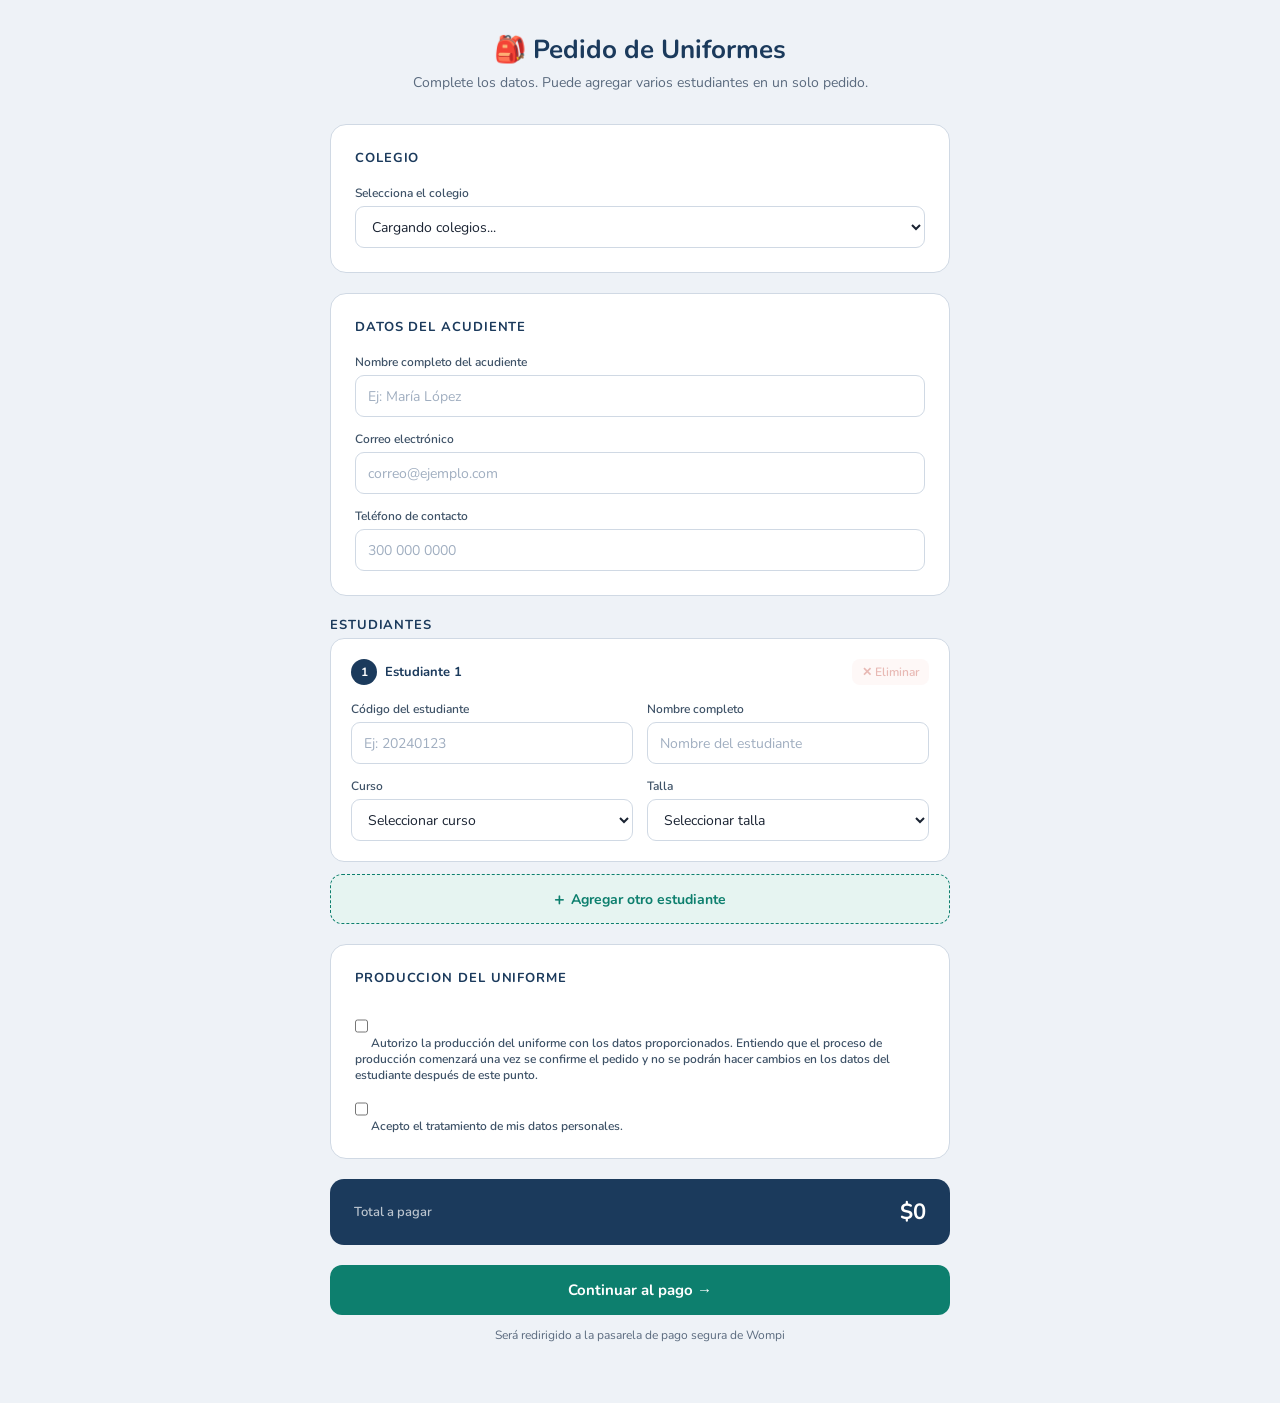
==== index.html @ 227c5450 "first commit" ====
<!doctype html>
<html lang="es">
  <head>
    <meta charset="UTF-8" />
    <meta name="viewport" content="width=device-width, initial-scale=1.0" />
    <title>Pedido de Uniformes</title>
    <link
      href="https://fonts.googleapis.com/css2?family=Nunito:wght@400;500;600;700&display=swap"
      rel="stylesheet"
    />
    <link rel="stylesheet" href="index.css" />
  </head>
  <body>
    <div class="header">
      <h1>🎒 Pedido de Uniformes</h1>
      <p>
        Complete los datos. Puede agregar varios estudiantes en un solo pedido.
      </p>
    </div>

    <form id="form">
      <div class="wrap">
        <!-- Selección de colegio -->
        <div class="card">
          <div class="card-title">Colegio</div>
          <div class="fields">
            <div class="field full">
              <label>Selecciona el colegio</label>
              <select id="colegio" required>
                <option value="" disabled selected>Cargando colegios...</option>
              </select>
            </div>
          </div>
        </div>

        <!-- Datos del acudiente -->
        <div class="card">
          <div class="card-title">Datos del acudiente</div>
          <div class="fields">
            <div class="field full">
              <label>Nombre completo del acudiente</label>
              <input id="nombre_padre" placeholder="Ej: María López" required />
            </div>
            <div class="field full">
              <label>Correo electrónico</label>
              <input
                id="email"
                type="email"
                placeholder="correo@ejemplo.com"
                required
              />
            </div>
            <div class="field full">
              <label>Teléfono de contacto</label>
              <input id="telefono" type="tel" placeholder="300 000 0000" />
            </div>
          </div>
        </div>

        <!-- Estudiantes -->
        <div>
          <div class="students-header">
            <div class="students-title">Estudiantes</div>
          </div>
          <div class="students-section" id="estudiantes"></div>
          <div style="margin-top: 12px">
            <button type="button" class="btn-add" id="btn-agregar">
              <span style="font-size: 18px">+</span> Agregar otro estudiante
            </button>
          </div>
        </div>

        <!-- Tratamiento de datos -->
        <div class="card">
          <div class="card-title">Produccion del uniforme</div>
          <div class="fields">
            <div class="field full">
              <label>
                <input type="checkbox" id="terminos" required />
                Autorizo la producción del uniforme con los datos
                proporcionados. Entiendo que el proceso de producción comenzará
                una vez se confirme el pedido y no se podrán hacer cambios en
                los datos del estudiante después de este punto.
              </label>
              <label>
                <input type="checkbox" id="terminos" required />
                Acepto el tratamiento de mis datos personales.
              </label>
            </div>
          </div>
        </div>

        <!-- Total -->
        <div class="total-card">
          <span class="total-label">Total a pagar</span>
          <span class="total-value" id="total-display">$0</span>
        </div>

        <!-- Enviar -->
        <button type="submit" class="btn-submit" id="btn-submit">
          <div class="spinner" id="spinner"></div>
          <span id="btn-texto">Continuar al pago →</span>
        </button>
        <p class="nota">
          Será redirigido a la pasarela de pago segura de Wompi
        </p>
      </div>
    </form>
    <script src="index.js"></script>
  </body>
</html>
---- index.css ----
*,
*::before,
*::after {
  box-sizing: border-box;
  margin: 0;
  padding: 0;
}

:root {
  --navy: #1b3a5c;
  --teal: #0d7f6e;
  --teal-lt: #e6f4f1;
  --red: #c0392b;
  --red-lt: #fdecea;
  --bg: #eef2f7;
  --card: #ffffff;
  --border: #d0d9e4;
  --text: #1a2332;
  --muted: #5a6a7e;
  --label: #3d5166;
}

body {
  font-family: "Nunito", sans-serif;
  background: var(--bg);
  color: var(--text);
  min-height: 100vh;
  padding: 32px 16px 60px;
}

.header {
  text-align: center;
  margin-bottom: 32px;
}
.header h1 {
  font-size: 26px;
  font-weight: 700;
  color: var(--navy);
  margin-bottom: 6px;
}
.header p {
  font-size: 14px;
  color: var(--muted);
}

.wrap {
  max-width: 620px;
  margin: 0 auto;
  display: flex;
  flex-direction: column;
  gap: 20px;
}

.card {
  background: var(--card);
  border: 1px solid var(--border);
  border-radius: 16px;
  padding: 24px;
}
.card-title {
  font-size: 13px;
  font-weight: 700;
  letter-spacing: 0.07em;
  text-transform: uppercase;
  color: var(--navy);
  margin-bottom: 18px;
}

.fields {
  display: grid;
  grid-template-columns: 1fr 1fr;
  gap: 14px;
}
.field {
  display: flex;
  flex-direction: column;
  gap: 5px;
}
.field.full {
  grid-column: 1 / -1;
}

label {
  font-size: 12px;
  font-weight: 600;
  color: var(--label);
}
input,
select {
  height: 42px;
  border: 1.5px solid var(--border);
  border-radius: 9px;
  padding: 0 12px;
  font-family: "Nunito", sans-serif;
  font-size: 14px;
  color: var(--text);
  background: #fff;
  transition:
    border-color 0.15s,
    box-shadow 0.15s;
  outline: none;
}
input::placeholder {
  color: #a0aec0;
}
input:focus,
select:focus {
  border-color: var(--teal);
  box-shadow: 0 0 0 3px rgba(13, 127, 110, 0.12);
}
select:disabled {
  background: #f5f5f5;
  color: #a0aec0;
  cursor: not-allowed;
}

.student-card {
  background: var(--card);
  border: 1.5px solid var(--border);
  border-radius: 14px;
  padding: 20px;
  animation: slideIn 0.25s ease;
}
.student-card.removing {
  animation: slideOut 0.2s ease forwards;
}
@keyframes slideIn {
  from {
    opacity: 0;
    transform: translateY(-10px);
  }
  to {
    opacity: 1;
    transform: translateY(0);
  }
}
@keyframes slideOut {
  from {
    opacity: 1;
    transform: translateY(0);
  }
  to {
    opacity: 0;
    transform: translateY(-8px);
  }
}

.student-header {
  display: flex;
  align-items: center;
  justify-content: space-between;
  margin-bottom: 16px;
}
.student-num {
  display: flex;
  align-items: center;
  gap: 8px;
}
.badge {
  width: 26px;
  height: 26px;
  border-radius: 50%;
  background: var(--navy);
  color: #fff;
  font-size: 12px;
  font-weight: 700;
  display: flex;
  align-items: center;
  justify-content: center;
}
.student-label {
  font-size: 13px;
  font-weight: 700;
  color: var(--navy);
}

.btn-remove {
  background: var(--red-lt);
  color: var(--red);
  border: none;
  border-radius: 8px;
  padding: 5px 10px;
  font-size: 12px;
  font-weight: 600;
  cursor: pointer;
  font-family: "Nunito", sans-serif;
  transition: background 0.15s;
}
.btn-remove:hover {
  background: #f9c8c5;
}
.btn-remove:disabled {
  opacity: 0.35;
  cursor: default;
}

.students-section {
  display: flex;
  flex-direction: column;
  gap: 12px;
}
.students-header {
  display: flex;
  align-items: center;
  justify-content: space-between;
  margin-bottom: 4px;
}
.students-title {
  font-size: 13px;
  font-weight: 700;
  letter-spacing: 0.07em;
  text-transform: uppercase;
  color: var(--navy);
}

.btn-add {
  background: var(--teal-lt);
  color: var(--teal);
  border: 1.5px dashed var(--teal);
  border-radius: 12px;
  padding: 12px;
  font-size: 14px;
  font-weight: 700;
  font-family: "Nunito", sans-serif;
  cursor: pointer;
  width: 100%;
  transition: background 0.15s;
  display: flex;
  align-items: center;
  justify-content: center;
  gap: 6px;
}
.btn-add:hover {
  background: #c9eae5;
}

/* Total */
.total-card {
  background: var(--navy);
  border-radius: 14px;
  padding: 18px 24px;
  display: flex;
  align-items: center;
  justify-content: space-between;
}
.total-label {
  font-size: 13px;
  font-weight: 600;
  color: rgba(255, 255, 255, 0.7);
}
.total-value {
  font-size: 22px;
  font-weight: 700;
  color: #fff;
}

.btn-submit {
  background: var(--teal);
  color: #fff;
  border: none;
  border-radius: 12px;
  padding: 15px;
  font-size: 15px;
  font-weight: 700;
  font-family: "Nunito", sans-serif;
  cursor: pointer;
  width: 100%;
  transition:
    background 0.15s,
    transform 0.1s;
  display: flex;
  align-items: center;
  justify-content: center;
  gap: 8px;
}
.btn-submit:hover {
  background: #0a6b5c;
}
.btn-submit:active {
  transform: scale(0.98);
}
.btn-submit:disabled {
  background: #a0aec0;
  cursor: not-allowed;
  transform: none;
}

.nota {
  text-align: center;
  font-size: 12px;
  color: var(--muted);
  margin-top: -8px;
}

.spinner {
  width: 18px;
  height: 18px;
  border: 2px solid rgba(255, 255, 255, 0.3);
  border-top-color: #fff;
  border-radius: 50%;
  animation: spin 0.6s linear infinite;
  display: none;
}
@keyframes spin {
  to {
    transform: rotate(360deg);
  }
}

@media (max-width: 480px) {
  .fields {
    grid-template-columns: 1fr;
  }
  .field.full {
    grid-column: 1;
  }
}
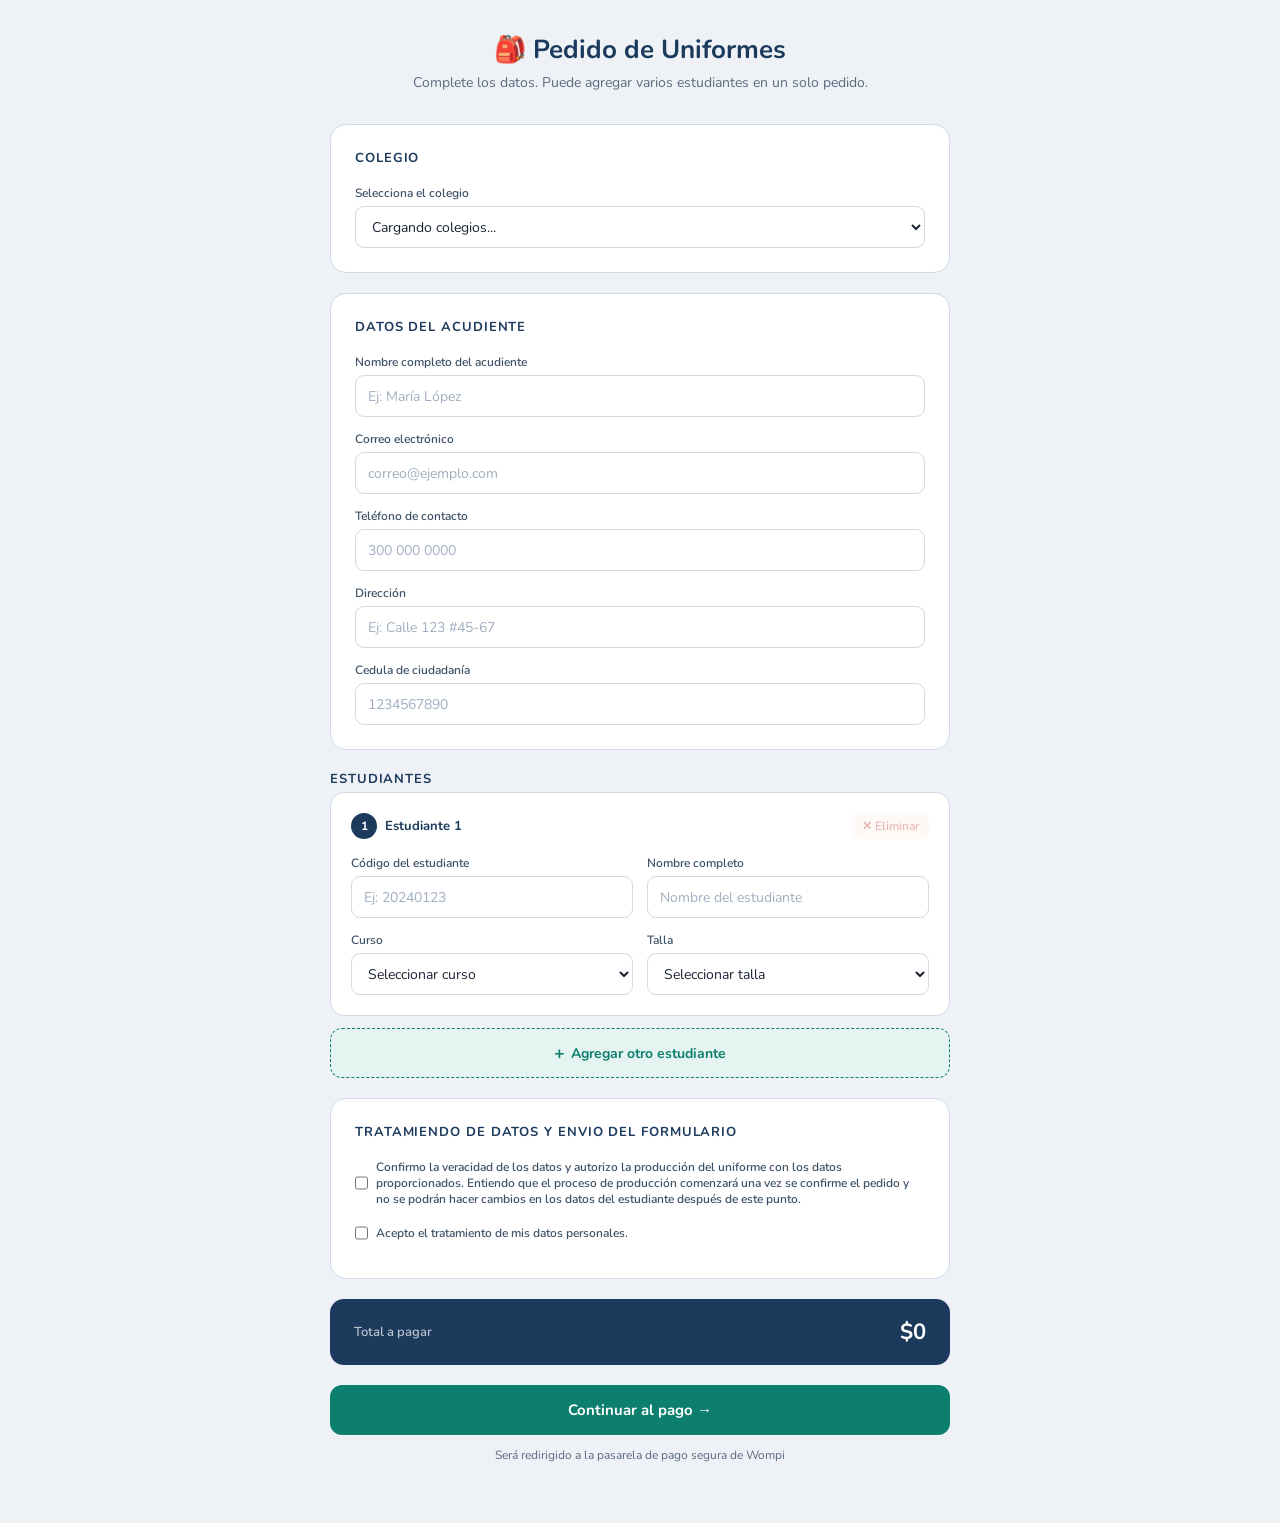
==== commit 5de0b172: "added identification and direction" ====
--- a/index.html
+++ b/index.html
@@ -52,7 +52,30 @@
             </div>
             <div class="field full">
               <label>Teléfono de contacto</label>
-              <input id="telefono" type="tel" placeholder="300 000 0000" />
+              <input
+                id="telefono"
+                type="tel"
+                placeholder="300 000 0000"
+                required
+              />
+            </div>
+            <div class="field full">
+              <label>Dirección</label>
+              <input
+                id="direccion"
+                type="text"
+                placeholder="Ej: Calle 123 #45-67"
+                required
+              />
+            </div>
+            <div class="field full">
+              <label>Cedula de ciudadanía</label>
+              <input
+                id="cedula"
+                type="number"
+                placeholder="1234567890"
+                required
+              />
             </div>
           </div>
         </div>
@@ -72,19 +95,24 @@
 
         <!-- Tratamiento de datos -->
         <div class="card">
-          <div class="card-title">Produccion del uniforme</div>
+          <div class="card-title">
+            Tratamiendo de datos Y envio del formulario
+          </div>
           <div class="fields">
             <div class="field full">
-              <label>
+              <label class="terminos-label">
                 <input type="checkbox" id="terminos" required />
-                Autorizo la producción del uniforme con los datos
-                proporcionados. Entiendo que el proceso de producción comenzará
-                una vez se confirme el pedido y no se podrán hacer cambios en
-                los datos del estudiante después de este punto.
+                <span
+                  >Confirmo la veracidad de los datos y autorizo la producción
+                  del uniforme con los datos proporcionados. Entiendo que el
+                  proceso de producción comenzará una vez se confirme el pedido
+                  y no se podrán hacer cambios en los datos del estudiante
+                  después de este punto.</span
+                >
               </label>
-              <label>
+              <label class="terminos-label">
                 <input type="checkbox" id="terminos" required />
-                Acepto el tratamiento de mis datos personales.
+                <span>Acepto el tratamiento de mis datos personales.</span>
               </label>
             </div>
           </div>
--- a/index.css
+++ b/index.css
@@ -315,3 +315,9 @@
     grid-column: 1;
   }
 }
+
+.terminos-label {
+  display: flex;
+  gap: 8px;
+  align-items: center;
+}
